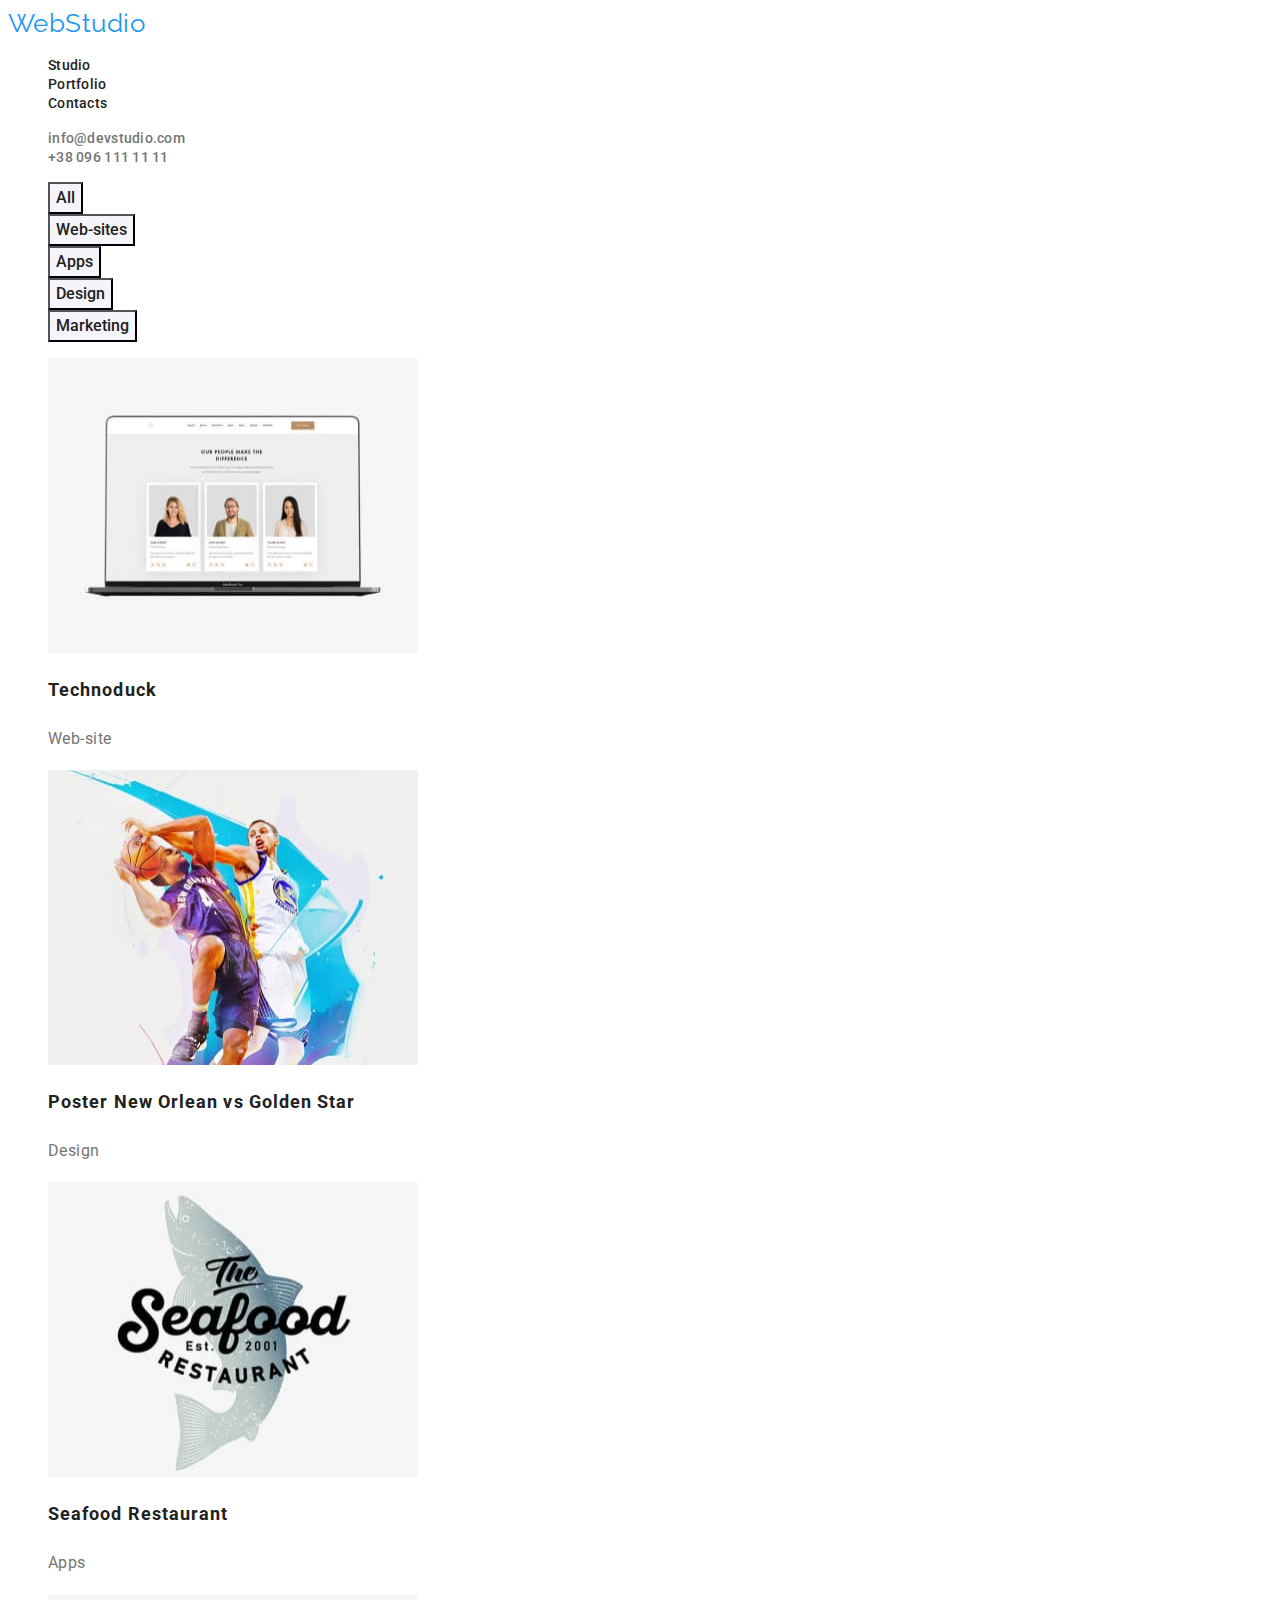
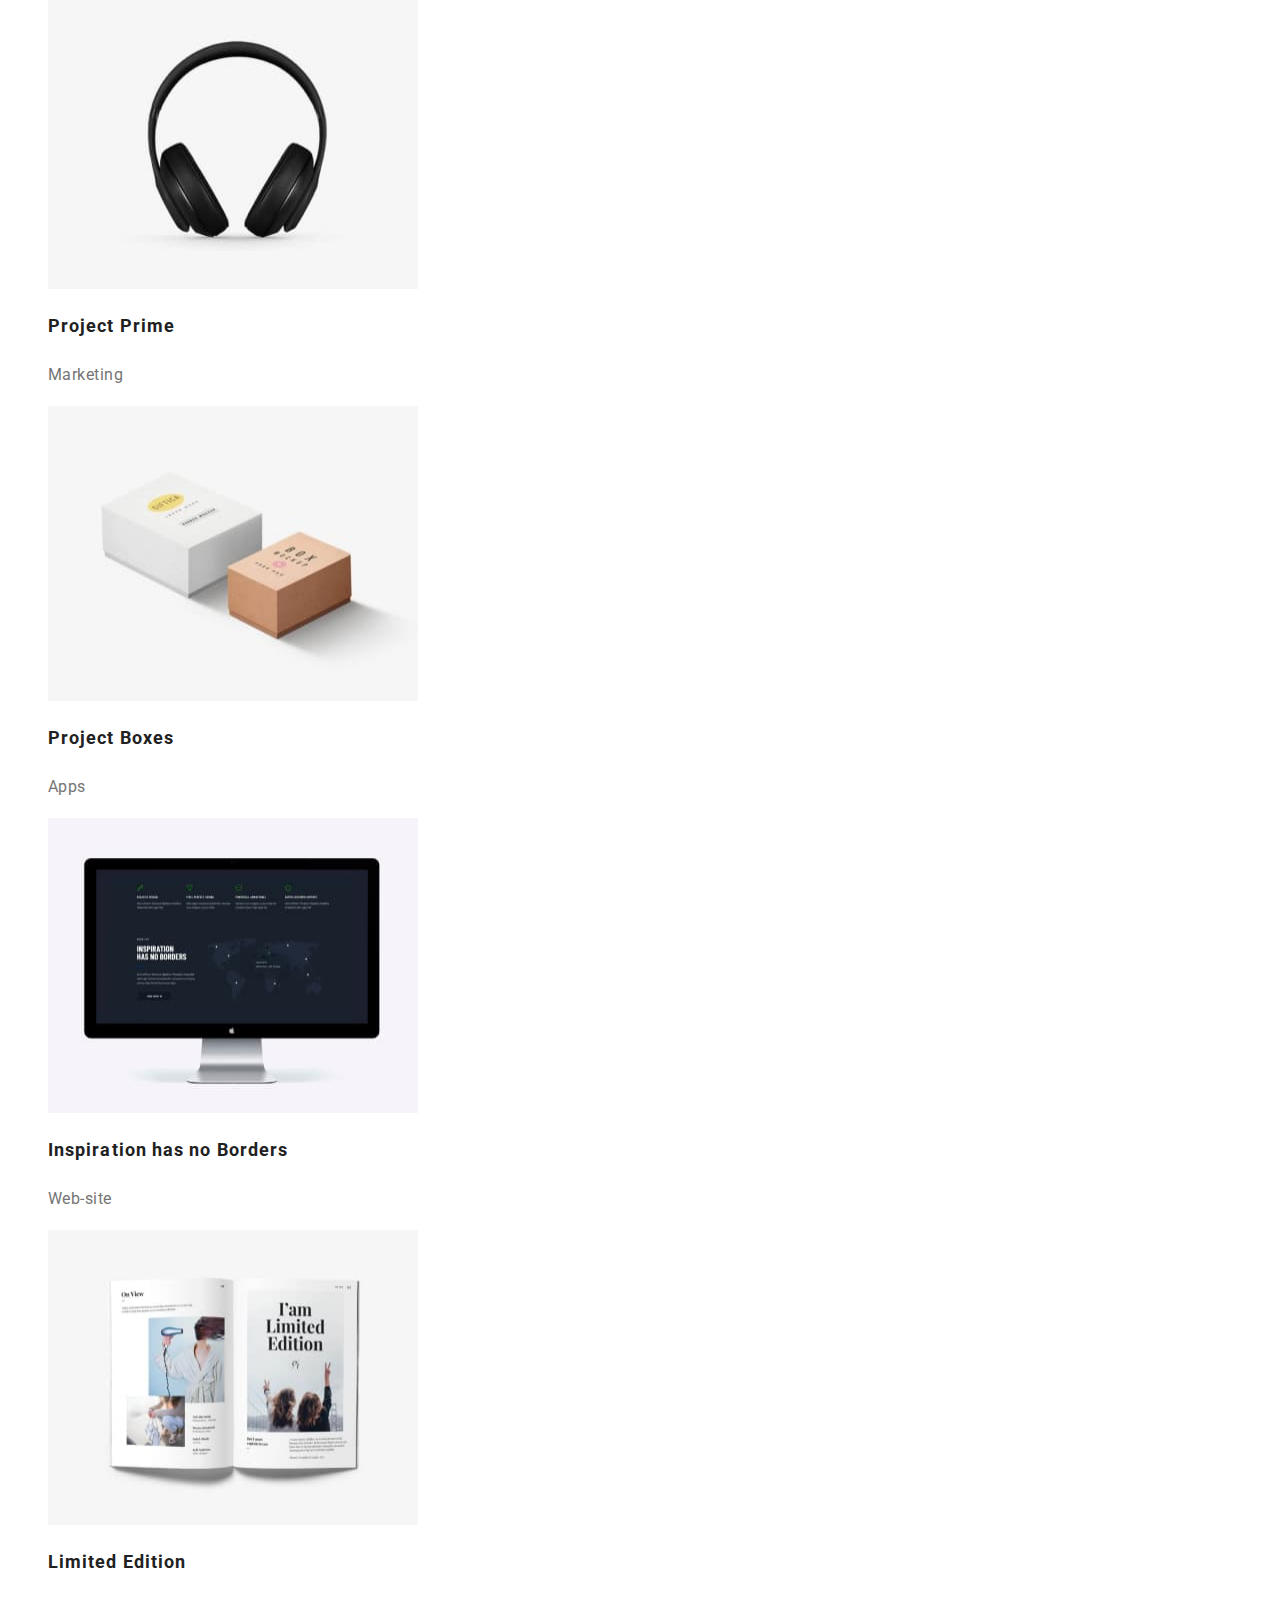
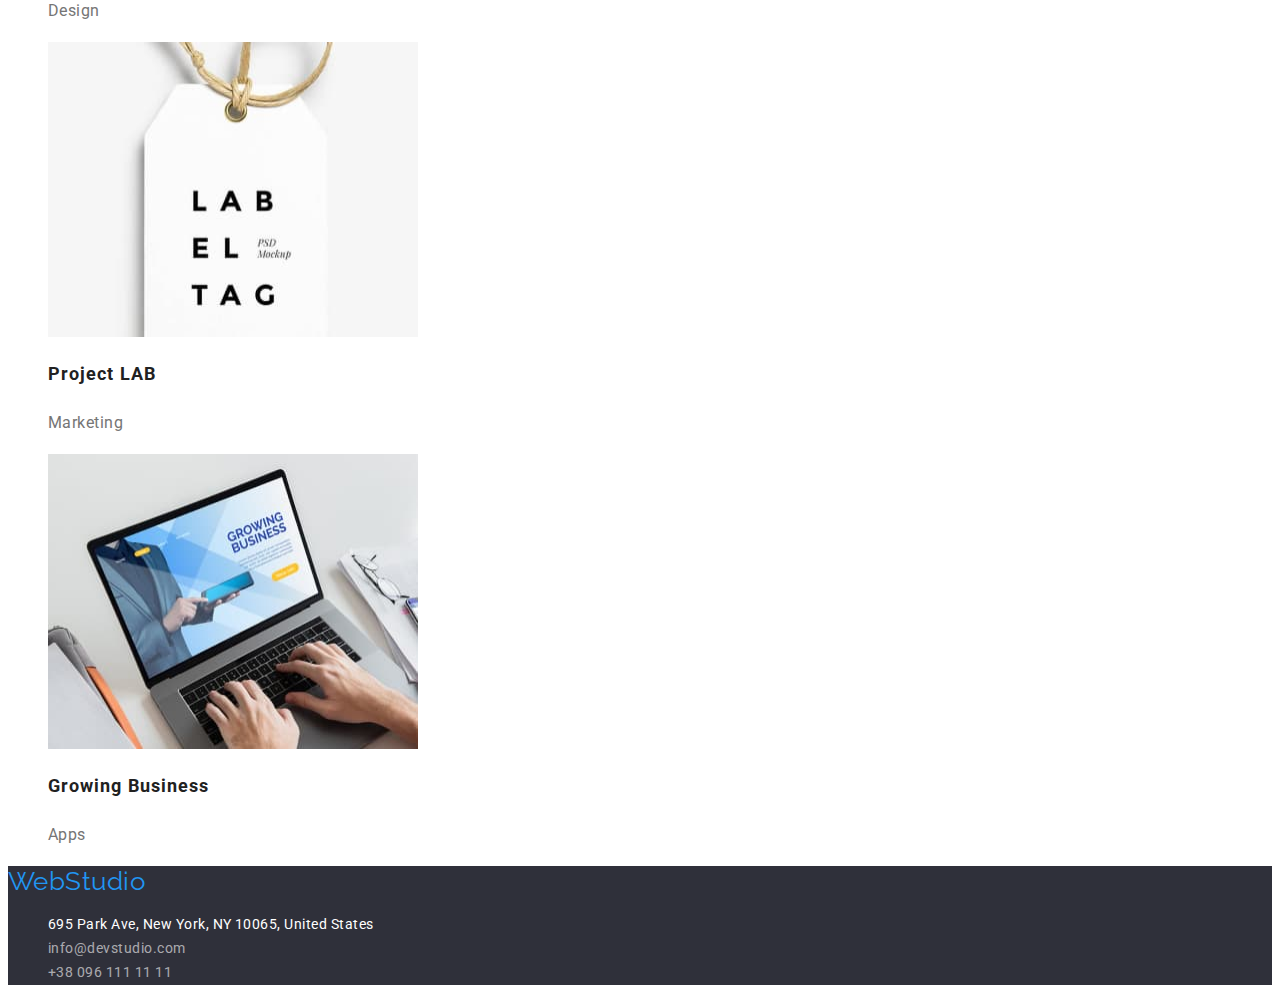
==== portfolio.html @ f20de890 "Color and text edit" ====
<!DOCTYPE html>
<html lang="en">
<head>
    <meta charset="UTF-8">
    <meta http-equiv="X-UA-Compatible" content="IE=edge">
    <meta name="viewport" content="width=device-width, initial-scale=1.0">
    <title>Studio</title>
    <link rel="preconnect" href="https://fonts.googleapis.com">
    <link rel="preconnect" href="https://fonts.gstatic.com" crossorigin>
    <link rel="preconnect" href="https://fonts.googleapis.com">
    <link rel="preconnect" href="https://fonts.gstatic.com" crossorigin>
    <link
        href="https://fonts.googleapis.com/css2?family=Raleway:wght@700&family=Roboto:wght@400;500;700;900&display=swap"
        rel="stylesheet">
    <link rel="stylesheet" href="./css/styles.css">
</head>

<body class="body">
    <header class="header">
        <a href="./index.html" class="logo underline-none">WebStudio</a>
        <!-- Main navigation -->
        <nav>
            <ul class="header-nav">
                <li class="bullet-none">
                    <a href="./index.html" class="nav-item underline-none accented-link">Studio</a>
                </li>
                <li class="bullet-none">
                    <a href="./Portfolio.html" class="nav-item underline-none accented-link">Portfolio</a>
                </li>
                <li class="bullet-none">
                    <a href="" class="nav-item underline-none accented-link">Contacts</a>
                </li>
            </ul>
        </nav>
        <!-- Contacts -->
        <ul class="header-auth">
            <li class="bullet-none">
                <a href="mailto:info@devstudio.com"
                    class="auth-item underline-none accented-link">info@devstudio.com</a>
            </li>
            <li class="bullet-none">
                <a href="tel:+380961111111" class="auth-item underline-none accented-link">+38 096 111 11 11</a>
            </li>
        </ul>
    </header>
    <main>
        <section class="projects-examples">
            <h1 class="visually-hidden">Portfolio</h1>
            <ul>
                <li class="bullet-none"><button type="button" class="btn cursor-pointer">All</button></li>
                <li class="bullet-none"><button type="button" class="btn cursor-pointer">Web-sites</button></li>
                <li class="bullet-none"><button type="button" class="btn cursor-pointer">Apps</button></li>
                <li class="bullet-none"><button type="button" class="btn cursor-pointer">Design</button></li>
                <li class="bullet-none"><button type="button" class="btn cursor-pointer">Marketing</button></li>
            </ul>
            <ul>
                <li class="project-example bullet-none">
                    <img src="./images/Portfolio/technoduck.jpg" alt="Open web-site" width="370" height="295">
                    <h2 class="project-name">Technoduck</h2>
                    <p class="project-type">Web-site</p>
                </li>
                <li class="project-example bullet-none">
                    <img src="./images/Portfolio/poster-star.jpg" alt="Poster" width="370" height="295">
                    <h2 class="project-name">Poster New Orlean vs Golden Star</h2>
                    <p class="project-type">Design</p>
                </li>
                <li class="project-example bullet-none">
                    <img src="./images/Portfolio/seafood-restaurant.jpg" alt="Restaurant logo" width="370" height="295">
                    <h2 class="project-name">Seafood Restaurant</h2>
                    <p class="project-type">Apps</p>
                </li>
                <li class="project-example bullet-none">
                    <img src="./images/Portfolio/project-prime.jpg" alt="Headphones" width="370" height="295">
                    <h2 class="project-name">Project Prime</h2>
                    <p class="project-type">Marketing</p>
                </li>
                <li class="project-example bullet-none">
                    <img src="./images/Portfolio/project-boxes.jpg" alt="Boxes" width="370" height="295">
                    <h2 class="project-name">Project Boxes</h2>
                    <p class="project-type">Apps</p>
                </li>
                <li class="project-example bullet-none">
                    <img src="./images/Portfolio/inspiration.jpg" alt="Open web-site" width="370" height="295">
                    <h2 class="project-name">Inspiration has no Borders</h2>
                    <p class="project-type">Web-site</p>
                </li>
                <li class="project-example bullet-none">
                    <img src="./images/Portfolio/limited-edition.jpg" alt="Book" width="370" height="295">
                    <h2 class="project-name">Limited Edition</h2>
                    <p class="project-type">Design</p>
                </li>
                <li class="project-example bullet-none">
                    <img src="./images/Portfolio/project-lab.jpg" alt="Tag" width="370" height="295">
                    <h2 class="project-name">Project LAB</h2>
                    <p class="project-type">Marketing</p>           
                </li>
                <li class="project-example bullet-none">
                    <img src="./images/Portfolio/growing-business.jpg" alt="Open app" width="370" height="295">
                    <h2 class="project-name">Growing Business</h2>
                    <p class="project-type">Apps</p>
                </li>
            </ul>
        </section>
    </main>
    <footer class="footer">
        <a href="./index.html" class="logo underline-none">WebStudio</a>
        <address>
            <ul>
                <li class="bullet-none"><a href="https://goo.gl/maps/aahknYtZeA2rG4zX6" target="_blank"
                        rel="noopener noreferrer" class="footer-address underline-none accented-link">695 Park Ave, New
                        York, NY 10065, United States</a></li>
                <li class="bullet-none"><a href="mailto:info@devstudio.com"
                        class="footer-contacts underline-none accented-link">info@devstudio.com</a></li>
                <li class="bullet-none"><a href="tel:+380961111111" class="footer-contacts underline-none accented-link">+38
                        096 111 11 11</a></li>
            </ul>
        </address>
    </footer>
    </body>
    
    </html>
---- css/styles.css ----
/* Variables */
:root{
    --primary-pages-color: #FFFFFF;
    --secondary-pages-color: #F5F4FA;
    --third-pages-color:#2F303A;
    --heads-color: #212121;
    --primary-texts-color: #757575;
    --secondary-texts-color: #ffffff;
    --accent-color: #2196F3;
}


/* Common */
.body {
   background-color: var(--primary-pages-color);
   font-family: Roboto, sans-serif;
   letter-spacing: 0.03em;
   
}

/* * {
 margin: 0px;
 padding: 0px;
} */

.underline-none{
    text-decoration: none;
}

.bullet-none{
    list-style-type: none;
}

a {
    cursor: default;
}

.visually-hidden {
    position: absolute;
    white-space: nowrap;
    width: 1px;
    height: 1px;
    overflow: hidden;
    border: 0;
    padding: 0;
    clip: rect(0 0 0 0);
    clip-path: inset(50%);
    margin: -1px;
}


/* Header */
.logo {
    color: var(--accent-color);
    font-family: "Raleway", sans-serif;
    font-size: 26px;
    line-height: 1.19;
}

.header-nav .nav-item{
    color: var(--heads-color);
    font-size: 14px;
    font-weight: 500;
    letter-spacing: 0.02em;
    line-height: 1.14;
}

.header-auth .auth-item{
    color: var(--primary-texts-color);
    font-size: 14px;
    font-weight: 500;
    letter-spacing: 0.02em;
    line-height: 1.14;
}

.accented-link:hover,
.accented-link:focus {
    color: var(--accent-color);
}


/* Hero section */
.hero{
    background-color: var(--third-pages-color);
    letter-spacing: 0.06em;
}

.hero .hero-caption{
    color: var(--secondary-texts-color);
    text-align: center;
    text-transform: uppercase;
    font-size: 44px;
    font-weight: 900;
    line-height: 1.36;
}

.hero-btn{
    color: var(--secondary-texts-color);
    background-color: var(--accent-color);
    font-family: inherit;
    letter-spacing: inherit;
    font-size: 16px;
    font-weight: 700;
    line-height: 1.88;

}


/* Our principles section */
.section-caption{
    color: var(--heads-color);
    text-align: center;
    font-size: 36px;
    line-height: 1.17;

}

.principle{
    color: var(--heads-color);
    text-transform: uppercase;
    font-size: 14px;
    line-height: 1.14;
}

.principles-text{
    color:  var(--primary-texts-color);
    font-size: 14px;
    line-height: 1.71;

}


/* Our team section */
.our-team-section .employee{
    line-height: 1.14;
}

.our-team-name{
    color: var(--heads-color);
    font-size: 16px;
    font-weight: 500;
}

.our-team-profession{
    color: var(--primary-texts-color);
    font-size: 16px;
}


/* Portfolio */

/* Projects' examples */
.projects-examples .btn{
    color: var(--heads-color);
    font-family: inherit;
    background-color: #F5F4FA;
    font-size: 16px;
    font-weight: 500;
    line-height: 1.63;
}

.btn:hover, 
.btn:focus,
.btn:active{
    color: var(--primary-pages-color);
    background-color: var(--accent-color);
}

.project-name{
    color: var(--heads-color);
    font-size: 18px;
    letter-spacing: 0.06em;
    line-height: 2;
}

.project-type {
    color: var(--primary-texts-color);
    font-size: 16px;
    line-height: 1.88;
}



/* Footer */
.footer{
    background-color: var(--third-pages-color);
}

.footer-address{
    color: var(--primary-pages-color);
    font-style: normal; 
    line-height: 1.71;
    font-size: 14px;
}

.footer-contacts{
    color: rgba(255, 255, 255, 0.6);
    font-style: normal;
    line-height: 1.71;
    font-size: 14px;
}
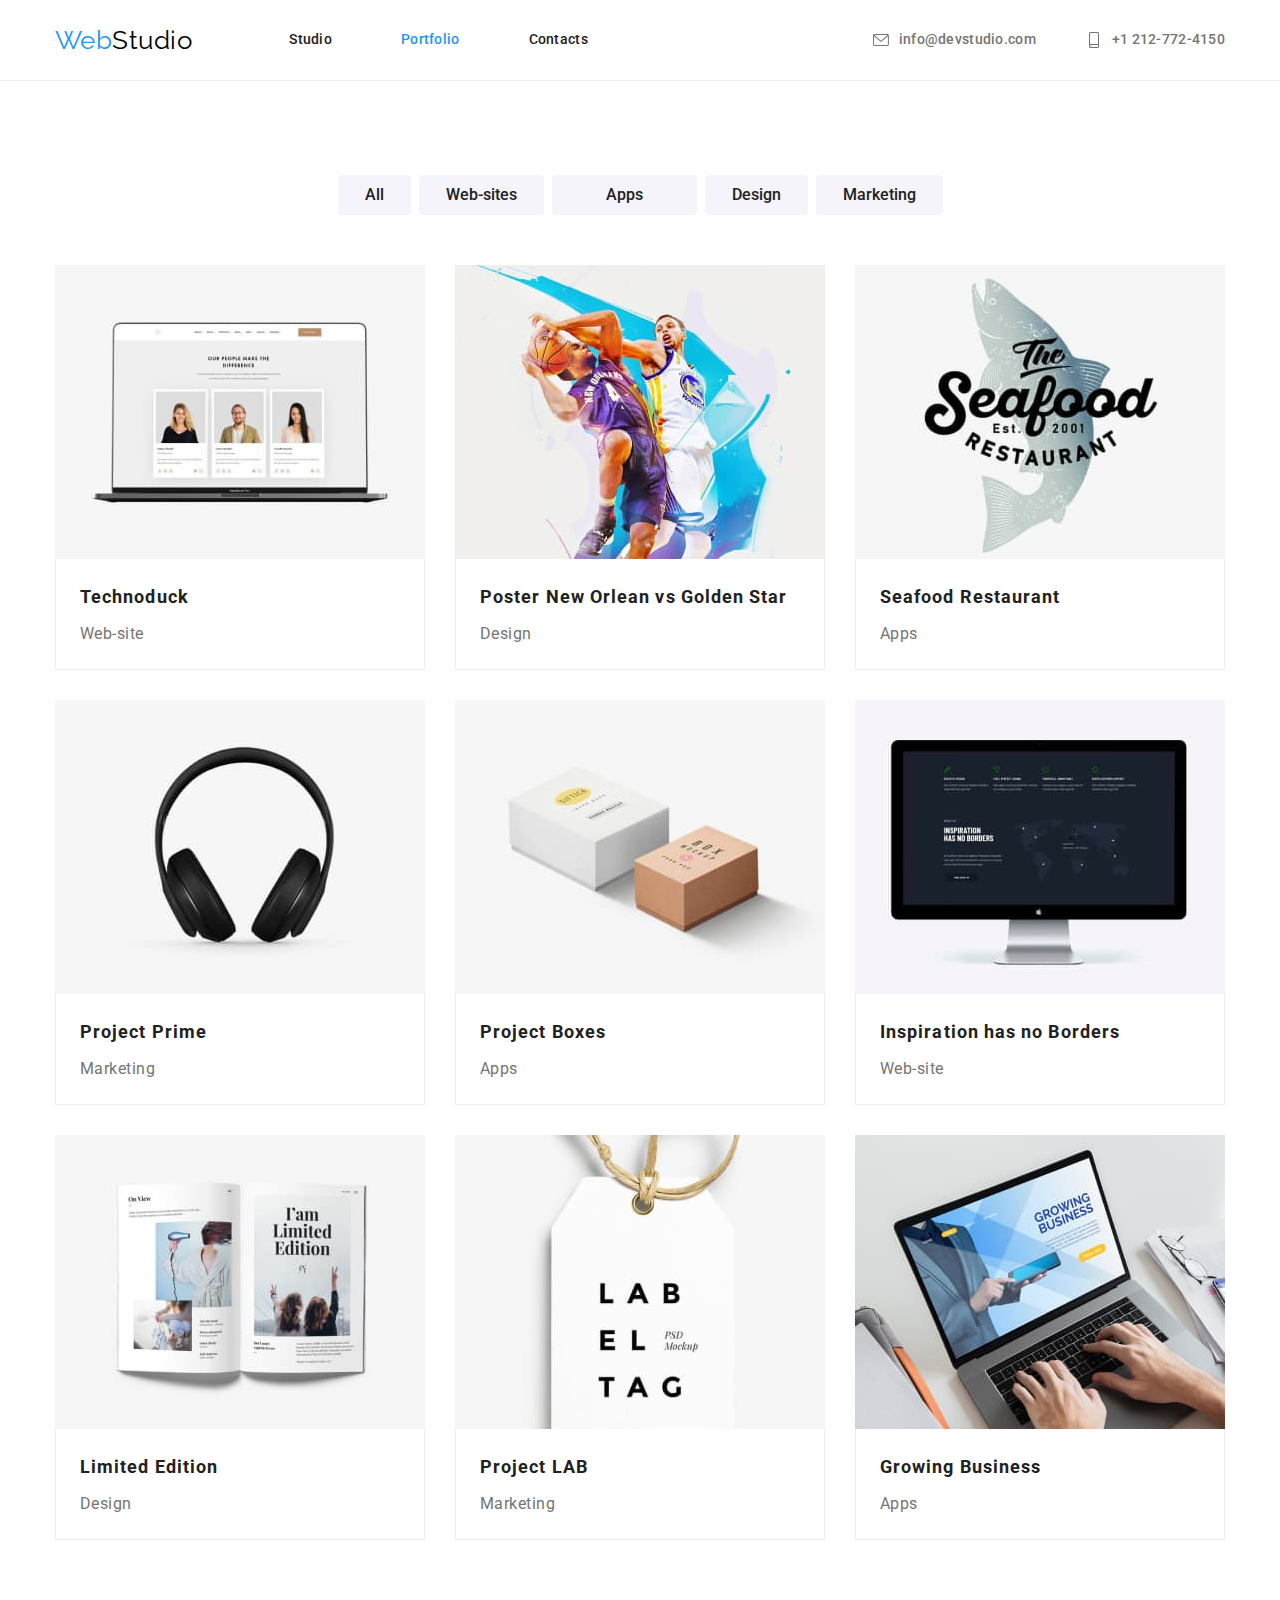
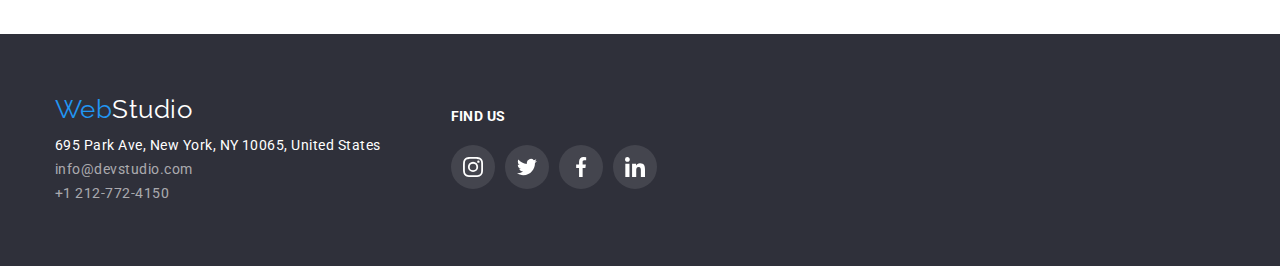
==== commit 873b80ba: "Background img and svg img edit" ====
--- a/portfolio.html
+++ b/portfolio.html
@@ -1,121 +1,220 @@
 <!DOCTYPE html>
 <html lang="en">
+
 <head>
-    <meta charset="UTF-8">
-    <meta http-equiv="X-UA-Compatible" content="IE=edge">
-    <meta name="viewport" content="width=device-width, initial-scale=1.0">
-    <title>Studio</title>
-    <link rel="preconnect" href="https://fonts.googleapis.com">
-    <link rel="preconnect" href="https://fonts.gstatic.com" crossorigin>
-    <link rel="preconnect" href="https://fonts.googleapis.com">
-    <link rel="preconnect" href="https://fonts.gstatic.com" crossorigin>
-    <link
-        href="https://fonts.googleapis.com/css2?family=Raleway:wght@700&family=Roboto:wght@400;500;700;900&display=swap"
-        rel="stylesheet">
-    <link rel="stylesheet" href="./css/styles.css">
+  <meta charset="UTF-8" />
+  <meta http-equiv="X-UA-Compatible" content="IE=edge" />
+  <meta name="viewport" content="width=device-width, initial-scale=1.0" />
+  <title>Studio</title>
+  <link rel="preconnect" href="https://fonts.googleapis.com" />
+  <link rel="preconnect" href="https://fonts.gstatic.com" crossorigin />
+  <link rel="preconnect" href="https://fonts.googleapis.com" />
+  <link rel="preconnect" href="https://fonts.gstatic.com" crossorigin />
+  <link href="https://fonts.googleapis.com/css2?family=Raleway:wght@700&family=Roboto:wght@400;500;700;900&display=swap"
+    rel="stylesheet" />
+  <link rel="stylesheet"
+    href="https://cdnjs.cloudflare.com/ajax/libs/modern-normalize/1.1.0/modern-normalize.min.css" />
+  <link rel="stylesheet" href="./css/styles.css" />
 </head>
 
 <body class="body">
-    <header class="header">
-        <a href="./index.html" class="logo underline-none">WebStudio</a>
+  <header class="header">
+    <div class="conteiner">
+      <div class="header-flex">
+        <a href="./index.html" class="logo underline-none">Web<span class="second-part">Studio</span></a>
         <!-- Main navigation -->
         <nav>
-            <ul class="header-nav">
-                <li class="bullet-none">
-                    <a href="./index.html" class="nav-item underline-none accented-link">Studio</a>
-                </li>
-                <li class="bullet-none">
-                    <a href="./Portfolio.html" class="nav-item underline-none accented-link">Portfolio</a>
-                </li>
-                <li class="bullet-none">
-                    <a href="" class="nav-item underline-none accented-link">Contacts</a>
-                </li>
-            </ul>
+          <ul class="header-nav">
+            <li class="item bullet-none">
+              <a href="./index.html" class="nav-item-link underline-none accented-link">Studio</a>
+            </li>
+            <li class="item bullet-none">
+              <a href="./portfolio.html" class="nav-item-link underline-none accented-link current">Portfolio</a>
+            </li>
+            <li class="item bullet-none">
+              <a href="" class="nav-item-link underline-none accented-link">Contacts</a>
+            </li>
+          </ul>
         </nav>
         <!-- Contacts -->
         <ul class="header-auth">
+          <li class="item bullet-none">
+            <a href="mailto:info@devstudio.com" class="auth-item-link underline-none accented-link">
+              <svg class="icon-mail">
+                <use href="./images/decorative-img/stripe.svg#icon-envelope"></use>
+              </svg>
+              info@devstudio.com</a>
+          </li>
+          <li class="item bullet-none">
+            <a href="tel:+12127724150" class="auth-item-link underline-none accented-link">
+              <svg class="icon-phone">
+                <use href="./images/decorative-img/stripe.svg#icon-smartphone"></use>
+              </svg>
+              +1 212-772-4150</a>
+          </li>
+        </ul>
+      </div>
+    </div>
+  </header>
+  <main>
+    <section class="projects-examples section">
+      <div class="conteiner">
+        <h1 class="visually-hidden">Portfolio</h1>
+        <ul class="btns-list">
+          <li class="item bullet-none">
+            <button type="button" class="btn cursor-pointer border">
+              All
+            </button>
+          </li>
+          <li class="item bullet-none">
+            <button type="button" class="btn cursor-pointer border">
+              Web-sites
+            </button>
+          </li>
+          <li class="item bullet-none">
+            <button type="button" class="btn cursor-pointer border">
+              Apps
+            </button>
+          </li>
+          <li class="item bullet-none">
+            <button type="button" class="btn cursor-pointer border">
+              Design
+            </button>
+          </li>
+          <li class="item bullet-none">
+            <button type="button" class="btn cursor-pointer border">
+              Marketing
+            </button>
+          </li>
+        </ul>
+        <ul class="projects-list">
+          <li class="item bullet-none">
+            <img src="./images/Portfolio/technoduck.jpg" alt="Open web-site" width="370" height="295"
+              class="project-img" />
+            <div class="content">
+              <h2 class="project-name">Technoduck</h2>
+              <p class="project-type">Web-site</p>
+            </div>
+          </li>
+          <li class="item bullet-none">
+            <img src="./images/Portfolio/poster-star.jpg" alt="Poster" width="370" height="295" class="project-img" />
+            <div class="content">
+              <h2 class="project-name">Poster New Orlean vs Golden Star</h2>
+              <p class="project-type">Design</p>
+            </div>
+          </li>
+          <li class="item bullet-none">
+            <img src="./images/Portfolio/seafood-restaurant.jpg" alt="Restaurant logo" width="370" height="295"
+              class="project-img" />
+            <div class="content">
+              <h2 class="project-name">Seafood Restaurant</h2>
+              <p class="project-type">Apps</p>
+            </div>
+          </li>
+          <li class="item bullet-none">
+            <img src="./images/Portfolio/project-prime.jpg" alt="Headphones" width="370" height="295"
+              class="project-img" />
+            <div class="content">
+              <h2 class="project-name">Project Prime</h2>
+              <p class="project-type">Marketing</p>
+            </div>
+          </li>
+          <li class="item bullet-none">
+            <img src="./images/Portfolio/project-boxes.jpg" alt="Boxes" width="370" height="295" class="project-img" />
+            <div class="content">
+              <h2 class="project-name">Project Boxes</h2>
+              <p class="project-type">Apps</p>
+            </div>
+          </li>
+          <li class="item bullet-none">
+            <img src="./images/Portfolio/inspiration.jpg" alt="Open web-site" width="370" height="295"
+              class="project-img" />
+            <div class="content">
+              <h2 class="project-name">Inspiration has no Borders</h2>
+              <p class="project-type">Web-site</p>
+            </div>
+          </li>
+          <li class="item bullet-none">
+            <img src="./images/Portfolio/limited-edition.jpg" alt="Book" width="370" height="295" class="project-img" />
+            <div class="content">
+              <h2 class="project-name">Limited Edition</h2>
+              <p class="project-type">Design</p>
+            </div>
+          </li>
+          <li class="item bullet-none">
+            <img src="./images/Portfolio/project-lab.jpg" alt="Tag" width="370" height="295" class="project-img" />
+            <div class="content">
+              <h2 class="project-name">Project LAB</h2>
+              <p class="project-type">Marketing</p>
+            </div>
+          </li>
+          <li class="item bullet-none">
+            <img src="./images/Portfolio/growing-business.jpg" alt="Open app" width="370" height="295"
+              class="project-img" />
+            <div class="content">
+              <h2 class="project-name">Growing Business</h2>
+              <p class="project-type">Apps</p>
+            </div>
+          </li>
+        </ul>
+      </div>
+    </section>
+  </main>
+  <footer class="footer">
+    <div class="conteiner footer-flex">
+      <div class="footer-content">
+        <a href="./index.html" class="logo underline-none">Web<span class="second-part">Studio</span></a>
+        <address>
+          <ul>
             <li class="bullet-none">
-                <a href="mailto:info@devstudio.com"
-                    class="auth-item underline-none accented-link">info@devstudio.com</a>
+              <a href="https://goo.gl/maps/aahknYtZeA2rG4zX6" target="_blank" rel="noopener noreferrer"
+                class="footer-address underline-none accented-link">695 Park Ave, New York, NY 10065, United States</a>
             </li>
             <li class="bullet-none">
-                <a href="tel:+380961111111" class="auth-item underline-none accented-link">+38 096 111 11 11</a>
-            </li>
-        </ul>
-    </header>
-    <main>
-        <section class="projects-examples">
-            <h1 class="visually-hidden">Portfolio</h1>
-            <ul>
-                <li class="bullet-none"><button type="button" class="btn cursor-pointer">All</button></li>
-                <li class="bullet-none"><button type="button" class="btn cursor-pointer">Web-sites</button></li>
-                <li class="bullet-none"><button type="button" class="btn cursor-pointer">Apps</button></li>
-                <li class="bullet-none"><button type="button" class="btn cursor-pointer">Design</button></li>
-                <li class="bullet-none"><button type="button" class="btn cursor-pointer">Marketing</button></li>
-            </ul>
-            <ul>
-                <li class="project-example bullet-none">
-                    <img src="./images/Portfolio/technoduck.jpg" alt="Open web-site" width="370" height="295">
-                    <h2 class="project-name">Technoduck</h2>
-                    <p class="project-type">Web-site</p>
-                </li>
-                <li class="project-example bullet-none">
-                    <img src="./images/Portfolio/poster-star.jpg" alt="Poster" width="370" height="295">
-                    <h2 class="project-name">Poster New Orlean vs Golden Star</h2>
-                    <p class="project-type">Design</p>
-                </li>
-                <li class="project-example bullet-none">
-                    <img src="./images/Portfolio/seafood-restaurant.jpg" alt="Restaurant logo" width="370" height="295">
-                    <h2 class="project-name">Seafood Restaurant</h2>
-                    <p class="project-type">Apps</p>
-                </li>
-                <li class="project-example bullet-none">
-                    <img src="./images/Portfolio/project-prime.jpg" alt="Headphones" width="370" height="295">
-                    <h2 class="project-name">Project Prime</h2>
-                    <p class="project-type">Marketing</p>
-                </li>
-                <li class="project-example bullet-none">
-                    <img src="./images/Portfolio/project-boxes.jpg" alt="Boxes" width="370" height="295">
-                    <h2 class="project-name">Project Boxes</h2>
-                    <p class="project-type">Apps</p>
-                </li>
-                <li class="project-example bullet-none">
-                    <img src="./images/Portfolio/inspiration.jpg" alt="Open web-site" width="370" height="295">
-                    <h2 class="project-name">Inspiration has no Borders</h2>
-                    <p class="project-type">Web-site</p>
-                </li>
-                <li class="project-example bullet-none">
-                    <img src="./images/Portfolio/limited-edition.jpg" alt="Book" width="370" height="295">
-                    <h2 class="project-name">Limited Edition</h2>
-                    <p class="project-type">Design</p>
-                </li>
-                <li class="project-example bullet-none">
-                    <img src="./images/Portfolio/project-lab.jpg" alt="Tag" width="370" height="295">
-                    <h2 class="project-name">Project LAB</h2>
-                    <p class="project-type">Marketing</p>           
-                </li>
-                <li class="project-example bullet-none">
-                    <img src="./images/Portfolio/growing-business.jpg" alt="Open app" width="370" height="295">
-                    <h2 class="project-name">Growing Business</h2>
-                    <p class="project-type">Apps</p>
-                </li>
-            </ul>
-        </section>
-    </main>
-    <footer class="footer">
-        <a href="./index.html" class="logo underline-none">WebStudio</a>
-        <address>
-            <ul>
-                <li class="bullet-none"><a href="https://goo.gl/maps/aahknYtZeA2rG4zX6" target="_blank"
-                        rel="noopener noreferrer" class="footer-address underline-none accented-link">695 Park Ave, New
-                        York, NY 10065, United States</a></li>
-                <li class="bullet-none"><a href="mailto:info@devstudio.com"
-                        class="footer-contacts underline-none accented-link">info@devstudio.com</a></li>
-                <li class="bullet-none"><a href="tel:+380961111111" class="footer-contacts underline-none accented-link">+38
-                        096 111 11 11</a></li>
-            </ul>
+              <a href="mailto:info@devstudio.com"
+                class="footer-contacts underline-none accented-link">info@devstudio.com</a>
+            </li>
+            <li class="bullet-none">
+              <a href="tel:+12127724150" class="footer-contacts underline-none accented-link">+1 212-772-4150</a>
+            </li>
+          </ul>
         </address>
-    </footer>
-    </body>
-    
-    </html>+      </div>
+      <div class="social-media">
+        <p class="social-media-content">Find us</p>
+        <ul class="social-list">
+          <li class="social-item bullet-none">
+            <a href="https://www.instagram.com/" class="social-link">
+              <svg class="social-icon" width="20" height="20">
+                <use href="./images/decorative-img/stripe.svg#icon-instagram"></use>
+              </svg>
+            </a>
+          </li>
+          <li class="social-item bullet-none">
+            <a href="https://twitter.com/servicessu1" class="social-link">
+              <svg class="social-icon" width="20" height="20">
+                <use href="./images/decorative-img/stripe.svg#icon-twitter"></use>
+              </svg>
+            </a>
+          </li>
+          <li class="social-item bullet-none">
+            <a href="https://www.facebook.com/" class="social-link">
+              <svg class="social-icon" width="20" height="20">
+                <use href="./images/decorative-img/stripe.svg#icon-facebook"></use>
+              </svg>
+            </a>
+          </li>
+          <li class="social-item bullet-none">
+            <a href="https://ua.linkedin.com/" class="social-link">
+              <svg class="social-icon" width="20" height="20">
+                <use href="./images/decorative-img/stripe.svg#icon-linkedin"></use>
+              </svg>
+            </a>
+          </li>
+        </ul>
+      </div>
+    </div>
+  </footer>
+</body>
+
+</html>--- a/css/styles.css
+++ b/css/styles.css
@@ -1,201 +1,563 @@
 /* Variables */
-:root{
-    --primary-pages-color: #FFFFFF;
-    --secondary-pages-color: #F5F4FA;
-    --third-pages-color:#2F303A;
-    --heads-color: #212121;
-    --primary-texts-color: #757575;
-    --secondary-texts-color: #ffffff;
-    --accent-color: #2196F3;
-}
-
+:root {
+  --primary-pages-color: #ffffff;
+  --secondary-pages-color: #f5f4fa;
+  --third-pages-color: #2f303a;
+  --heads-color: #212121;
+  --primary-texts-color: #757575;
+  --secondary-texts-color: #ffffff;
+  --accent-color: rgb(33, 150, 243);
+  --icon-color: #afb1b8;
+}
 
 /* Common */
 .body {
-   background-color: var(--primary-pages-color);
-   font-family: Roboto, sans-serif;
-   letter-spacing: 0.03em;
-   
-}
-
-/* * {
- margin: 0px;
- padding: 0px;
-} */
-
-.underline-none{
-    text-decoration: none;
-}
-
-.bullet-none{
-    list-style-type: none;
-}
-
-a {
-    cursor: default;
+  background-color: var(--primary-pages-color);
+  font-family: Roboto, sans-serif;
+  letter-spacing: 0.03em;
+}
+
+.underline-none {
+  text-decoration: none;
+}
+
+.bullet-none {
+  list-style-type: none;
+}
+
+.cursor-pointer {
+  cursor: pointer;
+}
+
+h1,
+h2,
+h3,
+h4,
+h5,
+h6,
+p,
+ul {
+  margin: 0;
+}
+
+ul {
+  padding-left: 0;
+}
+
+*:focus {
+  outline: none;
+}
+
+img {
+  display: block;
+  max-width: 100%;
+  height: auto;
+}
+
+.section {
+  padding-top: 94px;
+  padding-bottom: 94px;
+}
+
+.conteiner {
+  padding-left: 15px;
+  padding-right: 15px;
+  margin-left: auto;
+  margin-right: auto;
+  width: 1200px;
+  /* outline: 2px solid teal; */
+}
+
+[class*="btn"].border {
+  border: 1px solid transparent;
+  border-radius: 4px;
 }
 
 .visually-hidden {
-    position: absolute;
-    white-space: nowrap;
-    width: 1px;
-    height: 1px;
-    overflow: hidden;
-    border: 0;
-    padding: 0;
-    clip: rect(0 0 0 0);
-    clip-path: inset(50%);
-    margin: -1px;
-}
-
+  position: absolute;
+  white-space: nowrap;
+  width: 1px;
+  height: 1px;
+  overflow: hidden;
+  border: 0;
+  padding: 0;
+  clip: rect(0 0 0 0);
+  clip-path: inset(50%);
+  margin: -1px;
+}
 
 /* Header */
+.header {
+  border-bottom: 1px solid #ececec;
+}
+
 .logo {
-    color: var(--accent-color);
-    font-family: "Raleway", sans-serif;
-    font-size: 26px;
-    line-height: 1.19;
-}
-
-.header-nav .nav-item{
-    color: var(--heads-color);
-    font-size: 14px;
-    font-weight: 500;
-    letter-spacing: 0.02em;
-    line-height: 1.14;
-}
-
-.header-auth .auth-item{
-    color: var(--primary-texts-color);
-    font-size: 14px;
-    font-weight: 500;
-    letter-spacing: 0.02em;
-    line-height: 1.14;
+  display: inline-block;
+
+  color: var(--accent-color);
+  font-family: "Raleway", sans-serif;
+  font-size: 26px;
+  line-height: 1.19;
+}
+
+.header .logo .second-part {
+  color: #000000;
+}
+
+.header-flex {
+  display: flex;
+  align-items: center;
+}
+
+.header-nav {
+  margin-left: 97px;
+  display: flex;
+}
+
+.header-nav .item + .item {
+  margin-left: 69px;
+}
+
+.header-nav .nav-item-link {
+  padding-top: 32px;
+  padding-bottom: 32px;
+  display: block;
+
+  color: var(--heads-color);
+  font-size: 14px;
+  font-weight: 500;
+  letter-spacing: 0.02em;
+  line-height: 1.14;
+}
+
+.header-auth {
+  display: flex;
+  margin-left: auto;
+}
+
+.header-auth .item + .item {
+  margin-left: 50px;
+}
+
+.header-auth .auth-item-link {
+  padding-top: 32px;
+  padding-bottom: 32px;
+
+  color: var(--primary-texts-color);
+  font-size: 14px;
+  font-weight: 500;
+  letter-spacing: 0.02em;
+  line-height: 1.14;
+}
+
+.header-auth .item,
+.header-auth .auth-item-link {
+  display: flex;
 }
 
 .accented-link:hover,
 .accented-link:focus {
-    color: var(--accent-color);
-}
-
+  color: var(--accent-color);
+}
+
+.header-nav .nav-item-link.current {
+  color: var(--accent-color);
+}
+
+.header-auth .icon-mail {
+  width: 16px;
+  height: 16px;
+  margin-right: 10px;
+  fill: currentColor;
+}
+
+.header-auth .icon-phone {
+  width: 16px;
+  height: 16px;
+  margin-right: 10px;
+  fill: currentColor;
+}
+
+.auth-item-link:hover .icon-mail,
+.auth-item-link:hover .icon-phone,
+.auth-item-link:focus .icon-mail,
+.auth-item-link:focus .icon-phone {
+  color: var(--accent-color);
+}
 
 /* Hero section */
-.hero{
-    background-color: var(--third-pages-color);
-    letter-spacing: 0.06em;
-}
-
-.hero .hero-caption{
-    color: var(--secondary-texts-color);
-    text-align: center;
-    text-transform: uppercase;
-    font-size: 44px;
-    font-weight: 900;
-    line-height: 1.36;
-}
-
-.hero-btn{
-    color: var(--secondary-texts-color);
-    background-color: var(--accent-color);
-    font-family: inherit;
-    letter-spacing: inherit;
-    font-size: 16px;
-    font-weight: 700;
-    line-height: 1.88;
-
-}
-
+.hero {
+  padding: 200px 0;
+  margin: 0 auto;
+  max-width: 1600px;
+
+  background: linear-gradient(
+    to right,
+    rgba(47, 48, 58, 0.4),
+    rgba(47, 48, 58, 0.4)
+  );
+  background-image: url(../images/decorative-img/hero-bg-img.jpg);
+  background-repeat: no-repeat;
+  background-position: 50%;
+  background-color: var(--third-pages-color);
+
+  letter-spacing: 0.06em;
+  text-align: center;
+}
+
+.hero .hero-caption {
+  margin: 0 auto;
+  margin-bottom: 30px;
+  max-width: 700px;
+
+  color: var(--secondary-texts-color);
+  text-transform: uppercase;
+  font-size: 44px;
+  font-weight: 900;
+  line-height: 1.36;
+}
+
+.hero-btn {
+  min-width: 200px;
+  padding: 10px 20px;
+
+  color: var(--secondary-texts-color);
+  background-color: var(--accent-color);
+  font-family: inherit;
+  letter-spacing: inherit;
+  font-size: 16px;
+  font-weight: 700;
+  line-height: 1.88;
+}
 
 /* Our principles section */
-.section-caption{
-    color: var(--heads-color);
-    text-align: center;
-    font-size: 36px;
-    line-height: 1.17;
-
-}
-
-.principle{
-    color: var(--heads-color);
-    text-transform: uppercase;
-    font-size: 14px;
-    line-height: 1.14;
-}
-
-.principles-text{
-    color:  var(--primary-texts-color);
-    font-size: 14px;
-    line-height: 1.71;
-
-}
-
+.section-caption {
+  margin-bottom: 50px;
+
+  color: var(--heads-color);
+  text-align: center;
+  font-size: 36px;
+  line-height: 1.17;
+}
+
+.principles {
+  display: flex;
+}
+
+.principles .item + .item {
+  margin-left: 30px;
+}
+
+.principle {
+  margin-bottom: 10px;
+
+  color: var(--heads-color);
+  text-transform: uppercase;
+  font-size: 14px;
+  line-height: 1.14;
+}
+
+.principle-icon {
+  display: flex;
+  background: var(--secondary-pages-color);
+  border-radius: 4px;
+  height: 120px;
+  width: 270px;
+  margin-bottom: 30px;
+}
+
+.principle-icon svg {
+  margin: auto;
+}
+
+.principles-text {
+  color: var(--primary-texts-color);
+  font-size: 14px;
+  line-height: 1.71;
+}
+
+/* What we do */
+.what-we-do {
+  padding-top: 0;
+}
+
+.what-we-list {
+  display: flex;
+}
+
+.what-we-list .item + .item {
+  margin-left: 30px;
+}
 
 /* Our team section */
-.our-team-section .employee{
-    line-height: 1.14;
-}
-
-.our-team-name{
-    color: var(--heads-color);
-    font-size: 16px;
-    font-weight: 500;
-}
-
-.our-team-profession{
-    color: var(--primary-texts-color);
-    font-size: 16px;
-}
-
-
-/* Portfolio */
+.our-team-section {
+  background-color: var(--secondary-pages-color);
+}
+
+.our-team-list {
+  display: flex;
+}
+
+.our-team-section .item {
+  box-shadow: 0px 1px 3px rgba(0, 0, 0, 0.12), 0px 1px 1px rgba(0, 0, 0, 0.14),
+    0px 2px 1px rgba(0, 0, 0, 0.2);
+
+  border-radius: 0px 0px 4px 4px;
+  line-height: 1.14;
+  background-color: var(--primary-pages-color);
+  text-align: center;
+}
+
+.our-team-list .content {
+  padding-top: 30px;
+  padding-bottom: 30px;
+}
+
+.our-team-list .item + .item {
+  margin-left: 30px;
+}
+
+.our-team-name {
+  margin-bottom: 10px;
+
+  color: var(--heads-color);
+  font-size: 16px;
+  font-weight: 500;
+}
+
+.our-team-profession {
+  color: var(--primary-texts-color);
+  font-size: 16px;
+  margin-bottom: 16px;
+}
+
+.our-team-section .social-list {
+  display: flex;
+  padding: 0 32px;
+}
+
+.social-link {
+  display: flex;
+  justify-content: center;
+  align-items: center;
+  color: var(--icon-color);
+}
+
+.social-item + .social-item {
+  margin-left: 10px;
+}
+
+.social-list .social-link {
+  width: 44px;
+  height: 44px;
+  border-radius: 50%;
+}
+
+.our-team-section .social-icon {
+  fill: currentColor;
+}
+
+.our-team-section .social-link:hover .social-icon,
+.our-team-section .social-link:focus .social-icon {
+  fill: var(--primary-pages-color);
+}
+
+.our-team-section .social-link:hover,
+.our-team-section .social-link:focus {
+  background-color: var(--accent-color);
+}
 
 /* Projects' examples */
-.projects-examples .btn{
-    color: var(--heads-color);
-    font-family: inherit;
-    background-color: #F5F4FA;
-    font-size: 16px;
-    font-weight: 500;
-    line-height: 1.63;
-}
-
-.btn:hover, 
+.btns-list {
+  margin-bottom: 50px;
+  display: flex;
+  justify-content: center;
+}
+
+.btns-list .item + .item {
+  margin-left: 8px;
+}
+
+.btns-list .item:hover {
+  box-shadow: 0px 3px 1px rgba(0, 0, 0, 0.1), 0px 1px 2px rgba(0, 0, 0, 0.08),
+    0px 2px 2px rgba(0, 0, 0, 0.12);
+}
+
+.btn {
+  padding: 6px 26px;
+  min-width: 73px;
+
+  color: var(--heads-color);
+  font-family: inherit;
+  background-color: #f5f4fa;
+  font-size: 16px;
+  font-weight: 500;
+  line-height: 1.63;
+}
+
+.btns-list .bullet-none:nth-child(3) .btn {
+  padding: 6px 53px;
+}
+
+.btn:hover,
 .btn:focus,
-.btn:active{
-    color: var(--primary-pages-color);
-    background-color: var(--accent-color);
-}
-
-.project-name{
-    color: var(--heads-color);
-    font-size: 18px;
-    letter-spacing: 0.06em;
-    line-height: 2;
+.btn:active {
+  color: var(--primary-pages-color);
+  background-color: var(--accent-color);
+}
+
+/* Customers */
+.customers .client-list {
+  display: flex;
+  justify-content: center;
+  align-items: center;
+}
+
+.client-list .item {
+  border: 1px solid var(--icon-color);
+  border-radius: 4px;
+}
+
+.client-list .item + .item {
+  margin-left: 30px;
+}
+
+.customers .client-link {
+  display: flex;
+  width: 170px;
+  height: 92px;
+  justify-content: center;
+  align-items: center;
+  color: var(--icon-color);
+}
+
+.customers .client-icon {
+  fill: currentColor;
+}
+
+.customers .client-link:hover,
+.customers .client-link:focus {
+  color: var(--accent-color);
+}
+
+.customers .client-list .item:hover,
+.customers .client-list .item:focus {
+  border-color: var(--accent-color);
+}
+
+/* Projects */
+
+.projects-list {
+  display: flex;
+  /* margin: -15px -15px; */
+  flex-wrap: wrap;
+}
+
+.projects-list .item {
+  flex-basis: calc((100% - 60px) / 3);
+  /* margin: 15px 15px; */
+}
+
+.projects-list .item:hover {
+  box-shadow: 0px 1px 1px rgba(0, 0, 0, 0.12), 0px 4px 4px rgba(0, 0, 0, 0.06),
+    1px 4px 6px rgba(0, 0, 0, 0.16);
+}
+
+.projects-list .item:not(:nth-child(3n + 1)) {
+  margin-left: 30px;
+}
+
+.projects-list .item:not(:nth-last-child(-n + 3)) {
+  margin-bottom: 30px;
+}
+
+.projects-list .item .content {
+  padding-top: 20px;
+  padding-bottom: 20px;
+  padding-left: 24px;
+  border-right: 1px solid #eeeeee;
+  border-bottom: 1px solid #eeeeee;
+  border-left: 1px solid #eeeeee;
+}
+
+.project-name {
+  margin-bottom: 4px;
+
+  color: var(--heads-color);
+  font-size: 18px;
+  letter-spacing: 0.06em;
+  line-height: 2;
 }
 
 .project-type {
-    color: var(--primary-texts-color);
-    font-size: 16px;
-    line-height: 1.88;
-}
-
-
+  color: var(--primary-texts-color);
+  font-size: 16px;
+  line-height: 1.88;
+}
 
 /* Footer */
-.footer{
-    background-color: var(--third-pages-color);
-}
-
-.footer-address{
-    color: var(--primary-pages-color);
-    font-style: normal; 
-    line-height: 1.71;
-    font-size: 14px;
-}
-
-.footer-contacts{
-    color: rgba(255, 255, 255, 0.6);
-    font-style: normal;
-    line-height: 1.71;
-    font-size: 14px;
-}+.footer {
+  padding: 60px 0;
+
+  background-color: var(--third-pages-color);
+}
+
+.footer-flex {
+  display: flex;
+}
+
+.footer .logo {
+  margin-bottom: 9px;
+}
+
+.footer .logo .second-part {
+  color: #ffffff;
+}
+
+.footer-address {
+  color: var(--primary-pages-color);
+  font-style: normal;
+  line-height: 1.71;
+  font-size: 14px;
+}
+
+.footer-contacts {
+  color: rgba(255, 255, 255, 0.6);
+  font-style: normal;
+  line-height: 1.71;
+  font-size: 14px;
+}
+
+.footer .social-media {
+  padding-top: 15px;
+  margin-left: 70px;
+}
+
+.footer .social-media-content {
+  margin-bottom: 20px;
+
+  text-transform: uppercase;
+  color: var(--secondary-texts-color);
+  font-weight: 700;
+  font-size: 14px;
+  line-height: 1.14;
+  letter-spacing: 0.03em;
+}
+
+.footer .social-list {
+  display: flex;
+}
+
+.footer .social-link {
+  background-color: rgba(255, 255, 255, 0.1);
+  color: var(--secondary-texts-color);
+}
+
+.footer .social-icon {
+  fill: currentColor;
+}
+
+.footer .social-link:hover,
+.footer .social-link:focus {
+  background-color: var(--accent-color);
+}
